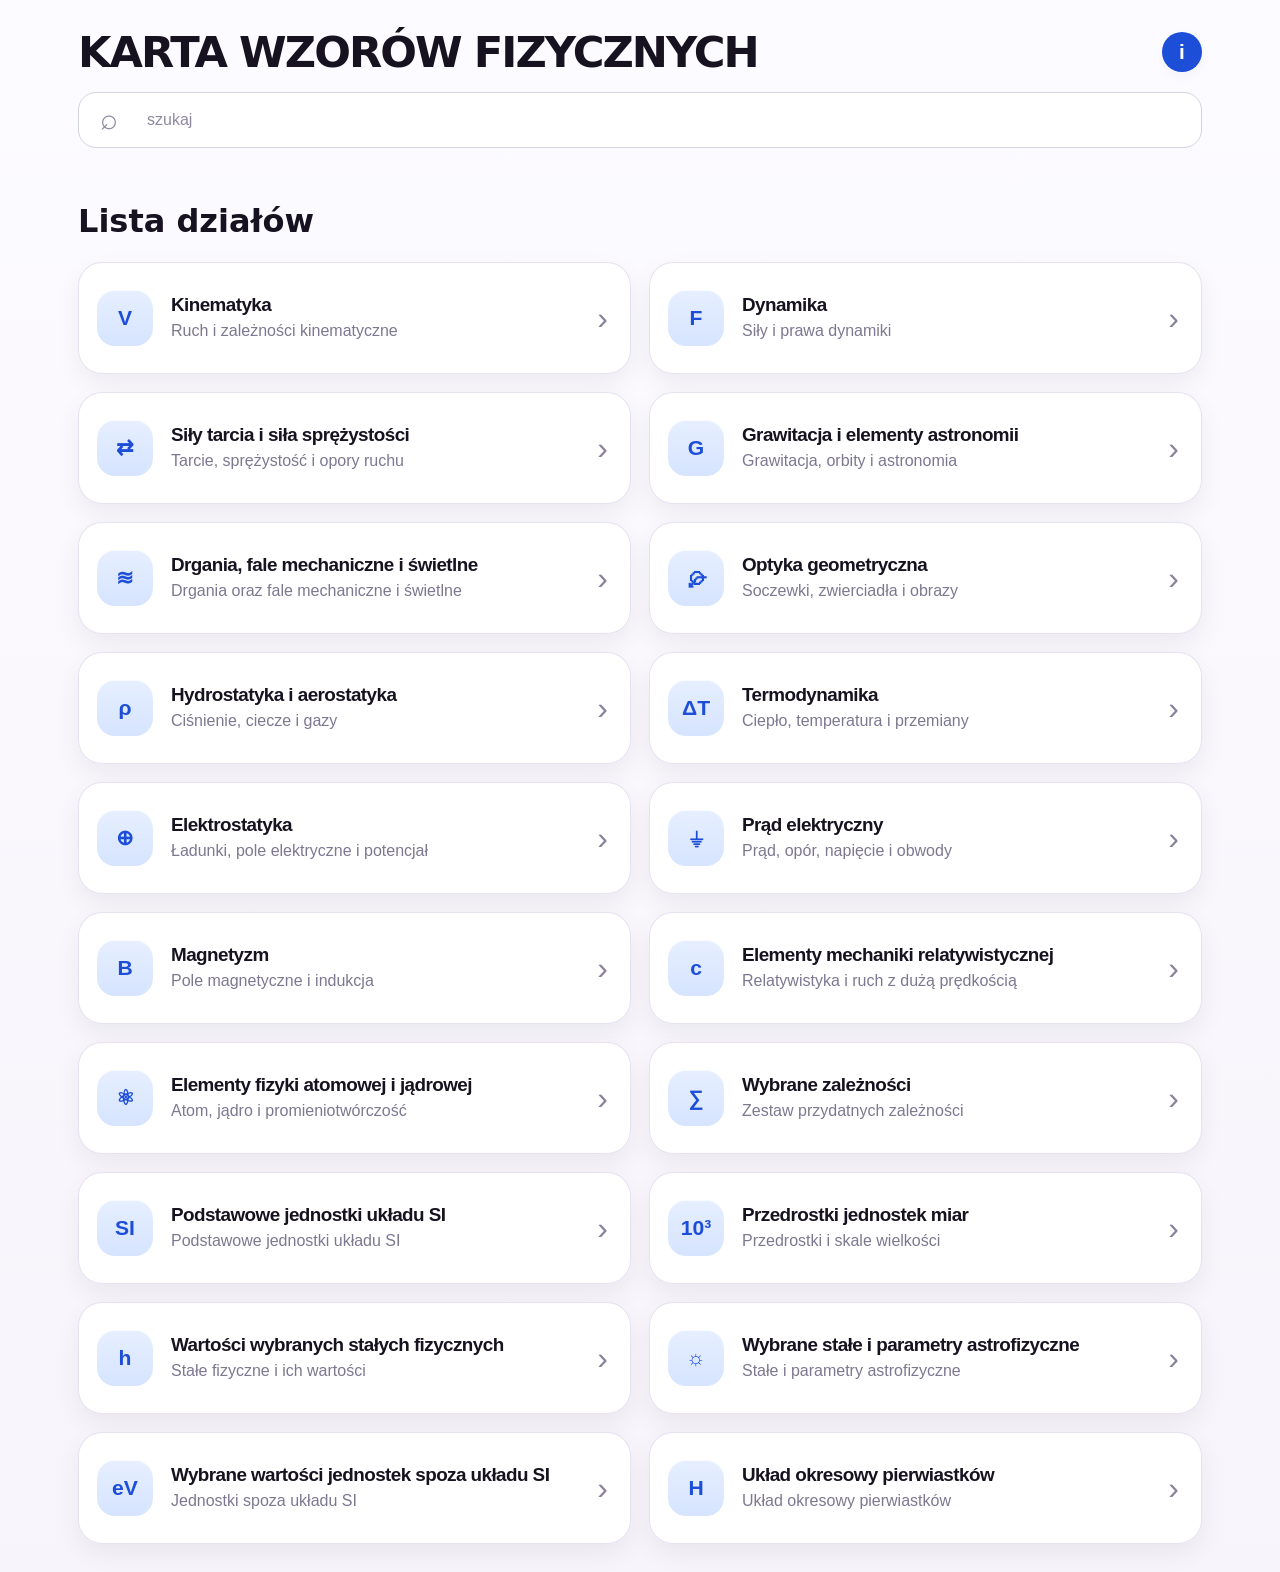
==== index.html @ 58adad94 "Rename index_modified_search_toggle.html to index.html" ====
<!doctype html>
<html lang="pl">
<head>
<meta charset="utf-8">
<meta name="viewport" content="width=device-width, initial-scale=1, viewport-fit=cover">
<meta name="theme-color" content="#ffffff">
<title>KARTA WZORÓW i wielkości fizykochemicznych</title>
<link rel="manifest" href="manifest.webmanifest">
<link rel="icon" href="icons/icon-192.png">
<link rel="stylesheet" href="style.css">
</head>
<body>
<div id="splash" class="splash" aria-hidden="true">
  <div>
    <div class="splash-frame">
      <img src="splash.jpg" alt="Ekran startowy aplikacji">
    </div>
    <div class="splash-note">Ładowanie aplikacji…</div>
  </div>
</div>

<div class="app">
  <main id="startScreen" class="start-screen">
    <div class="wrap">
      <header class="start-header">
        <div class="title-row start-top-row">
          <h1 class="title">KARTA WZORÓW FIZYCZNYCH</h1>
          <button id="infoBtn" class="info-btn" type="button" aria-label="Informacje">i</button>
        </div>

        <div class="search-wrap unified">
          <div class="search-input-wrap unified">
            <input id="sectionSearch" class="search-input" type="search" inputmode="search" autocomplete="off" spellcheck="false" placeholder="szukaj">
            <button id="clearSearch" class="clear-search hidden" type="button" aria-label="Wyczyść wyszukiwanie">✕</button>
          </div>
          <div id="searchMeta" class="search-meta" aria-live="polite"></div>
        </div>
      </header>

      <h1>Lista działów</h1>
      <nav id="sectionList" class="section-list" aria-label="Lista działów"></nav>
    </div>
  </main>

  <section id="readerScreen" class="reader-screen hidden" aria-label="Czytnik działów">
    <div class="reader-top">
      <div class="reader-top-inner">
        <div class="reader-top-row">
          <button id="backBtn" class="back-btn compact" type="button" aria-label="Powrót do listy działów">
            <span class="back-arrow"><span class="ui-icon-glyph">☰</span></span>
            <span>Lista działów</span>
          </button>

          <div class="reader-top-actions">
            
           <button id="toggleSearch" class="search-toggle">
  <span class="icon-search">⌕</span>
  <span class="icon-close">✕</span>
           </button>
          </div>
        </div>

        <div class="reader-search-wrap hidden" id="readerSearchWrap">
          <div class="search-input-wrap unified">
            <input id="readerSearch" class="search-input" type="search" inputmode="search" autocomplete="off" spellcheck="false" placeholder="szukaj">
            <button id="clearReaderSearch" class="clear-search hidden" type="button" aria-label="Wyczyść wyszukiwanie w działach">✕</button>
          </div>
          <div id="readerSearchMeta" class="search-meta" aria-live="polite"></div>
        </div>
      </div>
    </div>

    <div id="readerContent" class="reader-content"></div>
  </section>
</div>

<div id="infoModal" class="modal hidden" role="dialog" aria-modal="true" aria-labelledby="license-note-title">
  <div class="modal-content">
    <button id="closeModal" class="modal-close" type="button" aria-label="Zamknij okno">✕</button>

    <section class="license-note" aria-labelledby="license-note-title">
      <h2 id="license-note-title">Informacja o opracowaniu</h2>

      <p>
        To opracowanie edukacyjne „KARTA WZORÓW i wielkości fizykochemicznych” zostało przygotowane przez
        <a href="mailto:anna@jedlinscy.com"><strong>Annę Wójcik-Jedlińską</strong></a>.
      </p>

      <p>
        Materiał jest inspirowany zakresem kart wzorów do egzaminu maturalnego publikowanych przez
        <a
          href="https://bip.cke.gov.pl/artykul/211/1658/egzamin-maturalny-w-formule-2022"
          target="_blank"
          rel="noopener noreferrer"
        >
          Centralną Komisję Egzaminacyjną (CKE)
        </a>.
      </p>

      <p>
        Układ, forma prezentacji oraz sposób dostosowania treści do urządzeń mobilnych zostały
        opracowane samodzielnie. Materiał ma charakter pomocniczy i edukacyjny.
      </p>

      <p>
        Niniejszy materiał <strong>nie stanowi oficjalnego dokumentu CKE</strong> i
        <strong>nie zastępuje</strong> oryginalnych kart wzorów publikowanych przez CKE.
      </p>

      <p>
        O ile nie wskazano inaczej, autorskie elementy tego opracowania są udostępniane na licencji
        <a
          href="https://creativecommons.org/licenses/by/4.0/deed.pl"
          target="_blank"
          rel="license noopener noreferrer"
        >
          Creative Commons Uznanie autorstwa 4.0 Międzynarodowe (CC BY 4.0)
        </a>.
      </p>

      <p>
        Licencja ta dotyczy wyłącznie elementów przygotowanych przez autora opracowania i
        <strong>nie obejmuje</strong> materiałów źródłowych CKE ani innych treści, do których prawa
        przysługują odrębnym podmiotom.
      </p>
    </section>
  </div>
</div>

<script>
const sectionMeta = {
  kinematyka: {
    title: 'Kinematyka',
    icon: 'V',
    subtitle: 'Ruch i zależności kinematyczne',
    images: ['images/kinematyka.png'],
    keywords: ['kinematyka', 'ruch', 'prędkość', 'predkosc', 'przyspieszenie', 'tor ruchu']
  },
  dynamika: {
    title: 'Dynamika',
    icon: 'F',
    subtitle: 'Siły i prawa dynamiki',
    images: ['images/dynamika.png'],
    keywords: ['dynamika', 'zasady dynamiki', 'newton', 'siła', 'sila', 'masa']
  },
  sily_tarcia_i_sila_sprezystosci: {
    title: 'Siły tarcia i siła sprężystości',
    icon: '⇄',
    subtitle: 'Tarcie, sprężystość i opory ruchu',
    images: ['images/sily_tarcia_i_sila_sprezystosci.png'],
    keywords: ['tarcie', 'siła tarcia', 'sila tarcia', 'sprężystość', 'sprezystosc', 'hooke']
  },
  grawitacja_i_elementy_astronomii: {
    title: 'Grawitacja i elementy astronomii',
    icon: 'G',
    subtitle: 'Grawitacja, orbity i astronomia',
    images: ['images/grawitacja_i_elementy_astronomii.png'],
    keywords: ['grawitacja', 'astronomia', 'planety', 'orbita', 'ciążenie', 'ciazenie']
  },
  drgania_fale_mechaniczne_i_swietlne: {
    title: 'Drgania, fale mechaniczne i świetlne',
    icon: '≋',
    subtitle: 'Drgania oraz fale mechaniczne i świetlne',
    images: ['images/drgania_fale_mechaniczne_i_swietlne.png'],
    keywords: ['drgania', 'fala', 'fale', 'mechaniczne', 'świetlne', 'swiatlo', 'światło']
  },
  optyka_geometryczna: {
    title: 'Optyka geometryczna',
    icon: '⌮',
    subtitle: 'Soczewki, zwierciadła i obrazy',
    images: ['images/optyka_geometryczna.png'],
    keywords: ['optyka', 'soczewka', 'lustro', 'ogniskowa', 'powiększenie', 'powiekszenie']
  },
  hydrostatyka_aerostatyka: {
    title: 'Hydrostatyka i aerostatyka',
    icon: 'ρ',
    subtitle: 'Ciśnienie, ciecze i gazy',
    images: ['images/hydrostatyka_aerostatyka.png'],
    keywords: ['hydrostatyka', 'aerostatyka', 'ciecz', 'ciśnienie', 'cisnienie', 'prawo pascala', 'archimedes']
  },
  termodynamika: {
    title: 'Termodynamika',
    icon: 'ΔT',
    subtitle: 'Ciepło, temperatura i przemiany',
    images: ['images/termodynamika.png'],
    keywords: ['termodynamika', 'ciepło', 'cieplo', 'temperatura', 'gaz', 'energia wewnętrzna']
  },
  elektrostatyka: {
    title: 'Elektrostatyka',
    icon: '⊕',
    subtitle: 'Ładunki, pole elektryczne i potencjał',
    images: ['images/elektrostatyka.png'],
    keywords: ['elektrostatyka', 'ładunek', 'ladunek', 'pole elektryczne', 'kondensator', 'prawo coulomba']
  },
  prad_elektryczny: {
    title: 'Prąd elektryczny',
    icon: '⏚',
    subtitle: 'Prąd, opór, napięcie i obwody',
    images: ['images/prad_elektryczny.png'],
    keywords: ['prąd', 'prad', 'natężenie', 'natezenie', 'opór', 'opor', 'napięcie', 'napiecie', 'ohm']
  },
  magnetyzm: {
    title: 'Magnetyzm',
    icon: 'B',
    subtitle: 'Pole magnetyczne i indukcja',
    images: ['images/magnetyzm.png'],
    keywords: ['magnetyzm', 'pole magnetyczne', 'indukcja', 'cewka', 'solenoid']
  },
  elementy_mechaniki_relatywistycznej: {
    title: 'Elementy mechaniki relatywistycznej',
    icon: 'c',
    subtitle: 'Relatywistyka i ruch z dużą prędkością',
    images: ['images/elementy_mechaniki_relatywistycznej.png'],
    keywords: ['relatywistyczna', 'relatywistyka', 'szczególna teoria względności', 'wzglednosci', 'einstein']
  },
  elementy_fizyki_atomowej_i_jadrowej: {
    title: 'Elementy fizyki atomowej i jądrowej',
    icon: '⚛',
    subtitle: 'Atom, jądro i promieniotwórczość',
    images: ['images/elementy_fizyki_atomowej_i_jadrowej.png'],
    keywords: ['atomowa', 'jądrowa', 'jadrowa', 'promieniotwórczość', 'promieniotworczosc', 'izotop', 'foton']
  },
  wybrane_zaleznosci: {
    title: 'Wybrane zależności',
    icon: '∑',
    subtitle: 'Zestaw przydatnych zależności',
    images: ['images/wybrane_zaleznosci.png'],
    keywords: ['zależności', 'zaleznosci', 'wzory', 'przekształcenia']
  },
  podstawowe_jednostki_ukladu_si: {
    title: 'Podstawowe jednostki układu SI',
    icon: 'SI',
    subtitle: 'Podstawowe jednostki układu SI',
    images: ['images/podstawowe_jednostki_ukladu_si.png'],
    keywords: ['jednostki', 'układ si', 'uklad si', 'si', 'metr', 'kilogram', 'sekunda']
  },
  przedrostki_jednostek_miar: {
    title: 'Przedrostki jednostek miar',
    icon: '10³',
    subtitle: 'Przedrostki i skale wielkości',
    images: ['images/przedrostki_jednostek_miar.png'],
    keywords: ['przedrostki', 'mikro', 'mega', 'giga', 'nano', 'mili']
  },
  wartosci_wybranych_stalych_fizycznych: {
    title: 'Wartości wybranych stałych fizycznych',
    icon: 'h',
    subtitle: 'Stałe fizyczne i ich wartości',
    images: ['images/wartosci_wybranych_stalych_fizycznych.png'],
    keywords: ['stałe fizyczne', 'stale fizyczne', 'stałe', 'stale', 'g', 'h', 'c']
  },
  wybrane_stale_i_parametry_astrofizyczne: {
    title: 'Wybrane stałe i parametry astrofizyczne',
    icon: '☼',
    subtitle: 'Stałe i parametry astrofizyczne',
    images: ['images/wybrane_stale_i_parametry_astrofizyczne.png'],
    keywords: ['astrofizyczne', 'astronomia', 'planety', 'słońce', 'slonce', 'kosmos']
  },
  wartosci_wybranych_jednostek_spoza_ukladu_si: {
    title: 'Wybrane wartości jednostek spoza układu SI',
    icon: 'eV',
    subtitle: 'Jednostki spoza układu SI',
    images: ['images/wartosci_wybranych_jednostek_spoza_ukladu_si.png'],
    keywords: ['spoza układu si', 'spoza ukladu si', 'elektronowolt', 'ev', 'rok świetlny', 'rok swietlny']
  },
  uklad_okresowy_pierwiastkow: {
    title: 'Układ okresowy pierwiastków',
    icon: 'H',
    subtitle: 'Układ okresowy pierwiastków',
    images: ['images/uklad_okresowy_pierwiastkow.png'],
    keywords: ['uklad', 'układ', 'okresowy', 'pierwiastow', 'pierwiastków', 'tablica']
  }
};

function normalizeText(value) {
  return (value || '')
    .toLowerCase()
    .normalize('NFD')
    .replace(/[\u0300-\u036f]/g, '')
    .replace(/ł/g, 'l')
    .replace(/[^a-z0-9\s]/g, ' ')
    .replace(/\s+/g, ' ')
    .trim();
}

const sections = Object.entries(sectionMeta).map(([id, meta]) => ({
  id,
  ...meta,
  searchText: normalizeText([meta.title, ...(meta.keywords || [])].join(' '))
}));

const startScreen = document.getElementById('startScreen');
const readerScreen = document.getElementById('readerScreen');
const sectionList = document.getElementById('sectionList');
const readerContent = document.getElementById('readerContent');
const backBtn = document.getElementById('backBtn');
const splash = document.getElementById('splash');
const readerTop = readerScreen.querySelector('.reader-top');

const sectionSearch = document.getElementById('sectionSearch');
const clearSearch = document.getElementById('clearSearch');
const searchMeta = document.getElementById('searchMeta');

const toggleSearch = document.getElementById('toggleSearch');
const readerSearchWrap = document.getElementById('readerSearchWrap');
const readerSearch = document.getElementById('readerSearch');
const clearReaderSearch = document.getElementById('clearReaderSearch');
const readerSearchMeta = document.getElementById('readerSearchMeta');

const infoButtons = [
  document.getElementById('infoBtn'),
  document.getElementById('infoBtnReader')
].filter(Boolean);

const infoModal = document.getElementById('infoModal');
const closeModal = document.getElementById('closeModal');

let zoomModal = null;
let zoomImage = null;
let closeZoomModalBtn = null;

let lastTargetId = sections[0]?.id || '';
let readerBuilt = false;

function getFilteredSections(query) {
  const normalizedQuery = normalizeText(query);
  if (!normalizedQuery) return sections;

  const terms = normalizedQuery.split(' ').filter(Boolean);
  return sections.filter(section => terms.every(term => section.searchText.includes(term)));
}

function updateSearchMeta(query, count) {
  const normalizedQuery = normalizeText(query);
  if (!normalizedQuery) {
    searchMeta.textContent = ' ';
    return;
  }
  if (count === 0) {
    searchMeta.textContent = 'Brak wyników. Spróbuj innego hasła.';
    return;
  }
  searchMeta.textContent = count === 1 ? 'Znaleziono 1 dział.' : `Znaleziono ${count} działów.`;
}

function updateReaderSearchMeta(query, count) {
  const normalizedQuery = normalizeText(query);
  if (!normalizedQuery) {
    readerSearchMeta.textContent = '';
    return;
  }
  if (count === 0) {
    readerSearchMeta.textContent = 'Brak pasujących działów.';
    return;
  }
  readerSearchMeta.textContent = count === 1 ? 'Znaleziono 1 dział.' : `Znaleziono ${count} działy.`;
}

function renderStartList(query = '') {
  const filtered = getFilteredSections(query);

  sectionList.innerHTML = filtered.length
    ? filtered.map(section => `
        <button class="section-link" type="button" data-target="${section.id}" aria-label="Otwórz dział ${section.title}">
          <span class="section-icon" aria-hidden="true"><span class="ui-icon-glyph">${section.icon}</span></span>
          <span class="section-copy">
            <span class="section-name">${section.title}</span>
            <span class="section-subtitle">${section.subtitle}</span>
          </span>
          <span class="section-chevron" aria-hidden="true">›</span>
        </button>
      `).join('')
    : '<div class="empty-state">Brak pasujących działów.</div>';

  updateSearchMeta(query, filtered.length);
  clearSearch.classList.toggle('hidden', !normalizeText(query));
}

function buildReader() {
  if (readerBuilt) return;

  readerContent.innerHTML = sections.map(section => `
    <article class="panel" id="${section.id}" tabindex="-1" data-search="${section.searchText}">
      <h2>${section.title}</h2>
      ${section.images.map(src => `
        <div class="figure figure--zoomable">
          <img
            src="${src}"
            alt="${section.title}"
            loading="lazy"
            decoding="async"
            data-zoomable="true"
            tabindex="0"
            role="button"
            aria-label="Powiększ obraz: ${section.title}"
          >
        </div>
      `).join('')}
    </article>
  `).join('');

  setupZoomableImages();
  readerBuilt = true;
}

function filterReaderPanels(query = '') {
  const normalizedQuery = normalizeText(query);
  const terms = normalizedQuery ? normalizedQuery.split(' ').filter(Boolean) : [];
  const panels = readerContent.querySelectorAll('.panel');
  let visibleCount = 0;

  panels.forEach(panel => {
    const haystack = panel.dataset.search || '';
    const visible = !terms.length || terms.every(term => haystack.includes(term));
    panel.classList.toggle('hidden', !visible);
    if (visible) visibleCount += 1;
  });

  clearReaderSearch.classList.toggle('hidden', !terms.length);
  updateReaderSearchMeta(query, visibleCount);
  return visibleCount;
}

function getReaderHeaderOffset() {
  return readerTop ? readerTop.offsetHeight + 8 : 8;
}

function alignReaderToTarget(target) {
  if (!target || target.classList.contains('hidden')) return;
  const top = target.getBoundingClientRect().top + window.scrollY - getReaderHeaderOffset();
  window.scrollTo({ top: Math.max(0, top), behavior: 'auto' });
}

function waitForRelevantImages(target) {
  const allVisiblePanels = Array.from(readerContent.querySelectorAll('.panel'))
    .filter(panel => !panel.classList.contains('hidden'));

  const targetVisibleIndex = allVisiblePanels.findIndex(panel => panel.id === target.id);
  const relevantPanels = targetVisibleIndex >= 0 ? allVisiblePanels.slice(0, targetVisibleIndex + 1) : [target];

  const images = relevantPanels
    .flatMap(panel => Array.from(panel.querySelectorAll('img')))
    .filter(img => !img.complete);

  if (!images.length) return Promise.resolve();

  return Promise.race([
    Promise.all(images.map(img => new Promise(resolve => {
      img.addEventListener('load', resolve, { once: true });
      img.addEventListener('error', resolve, { once: true });
    }))),
    new Promise(resolve => setTimeout(resolve, 1200))
  ]);
}

function setReaderSearchState(isOpen, { focus = false, reset = false } = {}) {
  readerSearchWrap.classList.toggle('hidden', !isOpen);
  toggleSearch.classList.toggle('active', isOpen);
  toggleSearch.setAttribute('aria-expanded', String(isOpen));
  toggleSearch.setAttribute('aria-label', isOpen ? 'Ukryj wyszukiwanie' : 'Pokaż wyszukiwanie');

  if (reset) {
    readerSearch.value = '';
    filterReaderPanels('');
  }

  if (isOpen && focus) {
    requestAnimationFrame(() => readerSearch.focus());
  }
}

function openReaderSearch(options = {}) {
  setReaderSearchState(true, options);
}

function closeReaderSearch(options = {}) {
  setReaderSearchState(false, options);
}

function toggleReaderSearch() {
  const isOpen = !readerSearchWrap.classList.contains('hidden');
  setReaderSearchState(!isOpen, { focus: !isOpen });
}

async function openReader(targetId) {
  buildReader();

  lastTargetId = targetId || sections[0]?.id || '';
  setReaderSearchState(false, { reset: true });

  startScreen.classList.add('hidden');
  readerScreen.classList.remove('hidden');
  window.scrollTo({ top: 0, behavior: 'auto' });

  const target = document.getElementById(lastTargetId);
  if (!target) return;

  await new Promise(resolve => requestAnimationFrame(() => requestAnimationFrame(resolve)));
  alignReaderToTarget(target);

  await waitForRelevantImages(target);
  await new Promise(resolve => requestAnimationFrame(resolve));
  alignReaderToTarget(target);
}

function closeReader() {
  readerScreen.classList.add('hidden');
  startScreen.classList.remove('hidden');

  if (readerBuilt) {
    setReaderSearchState(false, { reset: true });
  } else {
    setReaderSearchState(false);
  }

  window.scrollTo({ top: 0, behavior: 'auto' });
}

infoButtons.forEach(button => {
  button.addEventListener('click', () => {
    infoModal.classList.remove('hidden');
  });
});

closeModal.addEventListener('click', () => {
  infoModal.classList.add('hidden');
});

infoModal.addEventListener('click', event => {
  if (event.target === infoModal) {
    infoModal.classList.add('hidden');
  }
});

function ensureZoomModal() {
  if (zoomModal) return;

  const markup = document.createElement('div');
  markup.innerHTML = `
    <div id="zoomModal" class="zoom-modal hidden" role="dialog" aria-modal="true" aria-label="Powiększony obraz">
      <div class="zoom-modal-content">
        <button id="closeZoomModal" class="zoom-modal-close" type="button" aria-label="Zamknij powiększenie">✕</button>
        <img id="zoomImage" src="" alt="">
      </div>
    </div>
  `;
  document.body.appendChild(markup.firstElementChild);

  zoomModal = document.getElementById('zoomModal');
  zoomImage = document.getElementById('zoomImage');
  closeZoomModalBtn = document.getElementById('closeZoomModal');

  closeZoomModalBtn.addEventListener('click', closeZoomModal);
  zoomModal.addEventListener('click', event => {
    if (event.target === zoomModal) {
      closeZoomModal();
    }
  });
}

function openZoomModal(sourceImage) {
  ensureZoomModal();
  zoomImage.src = sourceImage.currentSrc || sourceImage.src;
  zoomImage.alt = sourceImage.alt || 'Powiększony obraz';
  zoomModal.classList.remove('hidden');
  document.body.classList.add('modal-open');
}

function closeZoomModal() {
  if (!zoomModal) return;
  zoomModal.classList.add('hidden');
  zoomImage.src = '';
  zoomImage.alt = '';
  document.body.classList.remove('modal-open');
}

function setupZoomableImages() {
  ensureZoomModal();

  readerContent.querySelectorAll('img[data-zoomable="true"]').forEach(img => {
    if (img.dataset.zoomBound === 'true') return;

    img.addEventListener('click', () => openZoomModal(img));
    img.addEventListener('keydown', event => {
      if (event.key === 'Enter' || event.key === ' ') {
        event.preventDefault();
        openZoomModal(img);
      }
    });

    img.dataset.zoomBound = 'true';
  });
}

setReaderSearchState(false);

backBtn.addEventListener('click', closeReader);
toggleSearch.addEventListener('click', toggleReaderSearch);

window.addEventListener('keydown', event => {
  if (event.key === 'Escape') {
    if (zoomModal && !zoomModal.classList.contains('hidden')) {
      closeZoomModal();
      return;
    }
    if (!infoModal.classList.contains('hidden')) {
      infoModal.classList.add('hidden');
      return;
    }
    if (!readerSearchWrap.classList.contains('hidden')) {
      closeReaderSearch();
      return;
    }
    if (!readerScreen.classList.contains('hidden')) {
      closeReader();
    }
  }
});

sectionList.addEventListener('click', event => {
  const btn = event.target.closest('[data-target]');
  if (!btn) return;
  openReader(btn.dataset.target);
});

sectionSearch.addEventListener('input', event => {
  renderStartList(event.target.value);
});

sectionSearch.addEventListener('search', event => {
  renderStartList(event.target.value);
});

clearSearch.addEventListener('click', () => {
  sectionSearch.value = '';
  renderStartList('');
  sectionSearch.focus();
});

readerSearch.addEventListener('input', async event => {
  const visibleCount = filterReaderPanels(event.target.value);
  if (!visibleCount) return;

  const firstVisible = readerContent.querySelector('.panel:not(.hidden)');
  if (!firstVisible) return;

  await new Promise(resolve => requestAnimationFrame(resolve));
  alignReaderToTarget(firstVisible);
});

readerSearch.addEventListener('search', async event => {
  const visibleCount = filterReaderPanels(event.target.value);
  if (!visibleCount) return;

  const firstVisible = readerContent.querySelector('.panel:not(.hidden)');
  if (!firstVisible) return;

  await new Promise(resolve => requestAnimationFrame(resolve));
  alignReaderToTarget(firstVisible);
});

clearReaderSearch.addEventListener('click', async () => {
  readerSearch.value = '';
  filterReaderPanels('');

  const currentTarget = document.getElementById(lastTargetId) || readerContent.querySelector('.panel');
  if (!currentTarget) return;

  await new Promise(resolve => requestAnimationFrame(resolve));
  alignReaderToTarget(currentTarget);
  readerSearch.focus();
});

renderStartList('');

window.addEventListener('load', () => {
  setTimeout(() => splash.classList.add('hidden'), 800);

  if ('serviceWorker' in navigator && (location.protocol === 'https:' || location.hostname === 'localhost')) {
    navigator.serviceWorker.register('./sw.js').catch(() => {});
  }
});
</script>
</body>
</html>
---- style.css ----
:root {
  --bg:#ffffff;
  --surface:#ffffff;
  --surface-2:#f6f4fb;
  --surface-3:#f2ecfb;
  --text:#17121f;
  --muted:#6f6881;
  --line:#e7e1f1;
  --accent:#1d4ed8;
  --accent-2:#1e3a8a;
  --shadow:0 10px 26px rgba(23,18,31,.06);
  --shadow-soft:0 4px 12px rgba(23,18,31,.04);
  --radius-sm:12px;
  --radius-md:18px;
  --radius-lg:22px;
  --radius-xl:24px;
}

* { box-sizing:border-box; }

html { scroll-behavior:auto; }

body {
  margin:0;
  font-family:ui-sans-serif, system-ui, -apple-system, BlinkMacSystemFont, "Segoe UI", Roboto, Arial, sans-serif;
  color:var(--text);
  background:linear-gradient(180deg,#fcfbff 0%,#f7f4fb 100%);
}

button, a { -webkit-tap-highlight-color:transparent; }

img {
  display:block;
  max-width:100%;
  height:auto;
}

.hidden { display:none !important; }

.app,
.start-screen,
.reader-screen {
  min-height:100dvh;
}

.wrap {
  width:min(100%, 820px);
  margin:0 auto;
  padding:20px 16px calc(28px + env(safe-area-inset-bottom));
}

.start-header { padding:10px 0 6px; }

.title {
  margin:0;
  font-size:clamp(1.95rem, 5vw, 2.7rem);
  line-height:1.02;
  letter-spacing:-.045em;
}

.subtitle {
  margin:10px 0 0;
  color:var(--muted);
  font-size:1rem;
  line-height:1.55;
  max-width:34rem;
}

.title-row {
  display:flex;
  align-items:center;
  gap:10px;
}

.start-top-row {
  justify-content:space-between;
}

.info-btn {
  width:clamp(30px, 6vw, 40px);
  height:clamp(30px, 6vw, 40px);
  font-size:clamp(1rem, 3vw, 1.3rem);
  margin-left:auto;
  flex:0 0 auto;
  border-radius:50%;
  border:none;
  background:#1d4ed8;
  color:#fff;
  font-weight:700;
  cursor:pointer;
  display:grid;
  place-items:center;
  box-shadow:var(--shadow-soft);
}

.info-btn:focus-visible,
.clear-search:focus-visible,
.modal-close:focus-visible,
.search-toggle:focus-visible {
  outline:none;
  box-shadow:0 0 0 4px rgba(29,78,216,.16);
}

.modal {
  position:fixed;
  inset:0;
  background:rgba(0,0,0,.45);
  display:grid;
  place-items:center;
  z-index:2000;
}

.modal.hidden { display:none; }

.modal-content {
  width:min(90vw, 500px);
  max-height:min(85vh, 900px);
  overflow:auto;
  background:#fff;
  border-radius:var(--radius-md);
  padding:20px;
  box-shadow:0 20px 60px rgba(0,0,0,.2);
  position:relative;
}

.modal-content h2 {
  margin-top:0;
  font-size:1.2rem;
}

.modal-content p {
  color:var(--muted);
  line-height:1.5;
}

.modal-close {
  position:absolute;
  top:10px;
  right:10px;
  border:none;
  background:transparent;
  font-size:1.2rem;
  cursor:pointer;
  border-radius:999px;
}

.license-note {
  margin:2rem 0 0;
  padding:1rem 1.25rem;
  border:1px solid #d7dce5;
  border-radius:var(--radius-sm);
  background:#f7f9fc;
  font-size:.95rem;
  line-height:1.6;
}

.license-note h2 {
  margin-top:0;
  font-size:1.1rem;
}

.license-note p:last-child { margin-bottom:0; }

.search-wrap,
.reader-search-wrap {
  display:grid;
  gap:8px;
}

.search-wrap {
  margin-top:18px;
}

.unified { gap:10px; }
.search-input-wrap {
  position: relative;
}

.search-input-wrap::before {
  content: "⌕";
  position: absolute;
  left: 22px;
  top: 50%;
  transform: translateY(-52%);
  font-size: 1.9rem;
  color: #8f88a0;
  line-height: 1;
  pointer-events: none;
  z-index: 1;
  text-shadow: none;
}

.search-input {
  width: 100%;
  min-height: 56px;
  border: 1px solid #365a9d;
  background: rgba(255,255,255,.96);
  color: var(--text);
  border-radius: var(--radius-md);
  border:1px solid #d1d5db;
  padding: 15px 46px 15px 68px;
  font-size: 1rem;
  box-shadow: none;
  outline: none;
  transition: border-color .15s ease, background .15s ease;
}

.search-input::placeholder {
  color: #8f88a0;
}

.search-input:focus {
  border-color: var(--accent-2);
  box-shadow: none;
  background: #fff;
  border-color: var(--accent);
}
 


.clear-search:hover {
  opacity: 1;
}
.clear-search {
  position:absolute;
  right:10px;
  top:50%;
  transform:translateY(-50%);
  border:none;
  background:transparent;
  opacity: 0.7;
  color:var(--muted);
  width:32px;
  height:32px;
  border-radius:999px;
  font-size:1.1rem;
  cursor:pointer;
  display:grid;
  place-items:center;
}

.clear-search.hidden { display:none !important; }

.search-meta {
  margin:0 4px;
  color:var(--muted);
  font-size:.86rem;
  line-height:1.35;
  min-height:1.2em;
}

.section-list {
  display:grid;
  gap:14px;
  margin-top:22px;
}

.empty-state {
  border:1px dashed var(--line);
  background:rgba(255,255,255,.72);
  color:var(--muted);
  border-radius:var(--radius-md);
  padding:18px 20px;
  text-align:center;
}

.section-link {
  width:100%;
  border:1px solid rgba(231,225,241,.96);
  background:rgba(255,255,255,.94);
  color:var(--text);
  text-align:left;
  border-radius:var(--radius-xl);
  padding:16px;
  display:grid;
  grid-template-columns:60px minmax(0,1fr) auto;
  align-items:center;
  gap:14px;
  box-shadow:var(--shadow);
  cursor:pointer;
  transition:transform .08s ease, border-color .15s ease, box-shadow .15s ease;
}

.section-link:hover,
.section-link:focus-visible {
  border-color:#bfdbfe;
  transform:translateY(-1px);
  box-shadow:0 14px 32px rgba(23,18,31,.08);
  outline:none;
}

.section-link:active { transform:translateY(1px); }

.section-icon {
  width:56px;
  height:56px;
  border-radius:var(--radius-md);
  display:grid;
  place-items:center;
  background:linear-gradient(180deg,#e6efff 0%, #d6e4ff 100%);
  color:#1d4ed8;
  box-shadow:inset 0 1px 0 rgba(255,255,255,.75);
  overflow:hidden;
}

.ui-icon-glyph {
  display:inline-flex;
  align-items:center;
  justify-content:center;
  line-height:1;
  font-weight:700;
  font-size:1.32rem;
  transform:translateY(0);
}

.section-copy {
  min-width:0;
  display:grid;
  gap:4px;
}

.section-name {
  display:block;
  font-size:clamp(1.15rem, 3.8vw, 1.45rem);
  line-height:1.15;
  font-weight:800;
  letter-spacing:-.03em;
}

.section-subtitle {
  display:block;
  color:#7d7790;
  font-size:.98rem;
  line-height:1.35;
}

.section-chevron {
  color:#8a819b;
  font-size:2rem;
  line-height:1;
  padding:0 4px;
}

.reader-top {
  position:sticky;
  top:0;
  z-index:10;
  background:rgba(252,251,255,.92);
  backdrop-filter:blur(12px);
  -webkit-backdrop-filter:blur(12px);
  padding:8px 0;
}

.reader-top-inner {
  width:min(100%, 820px);
  margin:0 auto;
  padding:calc(10px + env(safe-area-inset-top)) 16px 8px;
  display:flex;
  flex-direction:column;
  gap:10px;
  background:transparent;
}

.reader-top-row {
  display:flex;
  align-items:center;
  gap:12px;
}

.reader-top-actions {
  display:flex;
  align-items:center;
  gap:8px;
  margin-left:auto;
}

.back-btn.compact {
  display:inline-flex;
  align-items:center;
  gap:10px;
  padding:6px 2px;
  border:none;
  background:transparent;
  box-shadow:none;
  font-size:clamp(1.25rem, 4vw, 1.45rem);
  font-weight:800;
  letter-spacing:-.03em;
  color:var(--text);
  cursor:pointer;
}

.back-btn.compact .back-arrow {
  display:inline-flex;
  align-items:center;
  justify-content:center;
  color:var(--accent);
  font-size:1.6em;
  line-height:1;
}

.back-btn.compact:focus-visible {
  outline:none;
  color:#000;
}

.search-toggle {
  width:36px;
  height:36px;
  border:none;
  border-radius:999px;
  background:transparent;
  color:var(--accent);
  font-size:1.25rem;
  cursor:pointer;
  display:grid;
  place-items:center;
  flex:0 0 auto;
}

.search-toggle:active {
  transform:scale(0.96);
}

.info-btn--reader {
  margin-left:0;
}

.reader-search-wrap {
  margin-top:0;
  max-height:160px;
  opacity:1;
  overflow:hidden;
  transform:translateY(0);
  transition:max-height .24s ease, opacity .2s ease, transform .2s ease;
}

.reader-search-wrap.hidden {
  max-height:0;
  opacity:0;
  transform:translateY(-6px);
  pointer-events:none;
}

.reader-content {
  width:min(100%, 820px);
  margin:0 auto;
  padding:14px 12px 32px;
}

.panel {
  background:rgba(255,255,255,.96);
  border:1px solid var(--line);
  border-radius:var(--radius-lg);
  padding:18px;
  box-shadow:var(--shadow);
  margin-bottom:18px;
  scroll-margin-top:90px;
}

.panel h2 {
  margin:-16px -16px 10px;
  padding:12px 16px;
  color:#fff;
  background: linear-gradient(180deg, #2563eb 0%, #1d4ed8 100%);
  text-align:center;
  font-size:clamp(1.2rem, 4vw, 1.6rem);
  font-weight:700;
  letter-spacing:0.05em;
  border-bottom:1px solid rgba(0,0,0,.12);
  border-top-left-radius:var(--radius-md);
  border-top-right-radius:var(--radius-md);
}

.figure {
  width:min(100%, 760px);
  margin:10px auto 0;
  background:#fff;
  border:none;
  overflow:hidden;
}

.figure img {
  width:100%;
  height:auto;
  object-fit:contain;
  border-radius:var(--radius-sm);
  cursor:zoom-in;
}

.figure--zoomable img {
  cursor:zoom-in;
}

.splash {
  position:fixed;
  inset:0;
  z-index:1000;
  display:grid;
  place-items:center;
  background:radial-gradient(circle at top,#f5edff 0%, #ffffff 46%, #f6f4fb 100%);
  opacity:1;
  visibility:visible;
  transition:opacity .7s ease, visibility .7s ease;
}

.splash.hidden {
  opacity:0;
  visibility:hidden;
  pointer-events:none;
}

.splash-frame {
  width:min(86vw, 420px);
  aspect-ratio:3/5;
  background:#fff;
  border:1px solid var(--line);
  border-radius:28px;
  padding:14px;
  box-shadow:0 22px 60px rgba(83,49,141,.16);
  display:flex;
  align-items:center;
  justify-content:center;
}

.splash-frame img {
  width:100%;
  height:100%;
  object-fit:contain;
  border-radius:var(--radius-md);
  background:#fff;
}

.splash-note {
  margin-top:14px;
  text-align:center;
  color:var(--muted);
  font-size:.94rem;
}
.menu-icon {
  color: var(--accent);
}

@media (max-width: 640px) {
  .wrap,
  .reader-top-inner,
  .reader-content {
    padding-left:14px;
    padding-right:14px;
  }

  .section-link {
    grid-template-columns:56px minmax(0,1fr) auto;
    gap:12px;
    padding:14px;
  }

  .section-subtitle { font-size:.94rem; }

  .reader-content { padding-top:12px; }
}

@media (min-width: 760px) {
  .wrap,
  .reader-top-inner {
    padding-left:22px;
    padding-right:22px;
  }

  .reader-content {
    padding-left:18px;
    padding-right:18px;
  }

  .panel { padding:18px; }
}

body.modal-open {
  overflow:hidden;
}

.zoom-modal {
  position:fixed;
  inset:0;
  z-index:3000;
  display:flex;
  align-items:center;
  justify-content:center;
  background:rgba(10, 8, 20, .92);
  padding:0;
}

.zoom-modal.hidden {
  display:none;
}

.zoom-modal-content {
  position:relative;
  width:100vw;
  height:100dvh;
  display:flex;
  align-items:center;
  justify-content:center;
  overflow:auto;
  -webkit-overflow-scrolling:touch;
}

.zoom-modal-content img {
  display:block;
  width:auto;
  max-width:100vw;
  height:auto;
  max-height:100dvh;
  object-fit:contain;
  user-select:none;
  -webkit-user-drag:none;
  background:transparent;
  border-radius:0;
  box-shadow:none;
}

.zoom-modal-close {
  position:fixed;
  top:14px;
  right:14px;
  width:44px;
  height:44px;
  border:none;
  border-radius:999px;
  background:rgba(255,255,255,.96);
  color:var(--text);
  font-size:1.8rem;
  line-height:1;
  cursor:pointer;
  display:grid;
  place-items:center;
  box-shadow:var(--shadow-soft);
  z-index:3001;
}

.zoom-modal-close:focus-visible {
  outline:none;
  box-shadow:0 0 0 4px rgba(29,78,216,.18);
}

/* ================= HEADER TYPOGRAPHY FIX ================= */

/* tekst "Lista działów" */
.back-btn.compact {
  font-size: clamp(1.5rem, 4vw, 2rem); /* 🔥 jak .title */
  line-height: 1.02;
}

/* strzałka dopasowana do tekstu */
.back-btn.compact .back-arrow {
  font-size: 1em; /* 🔥 nie większa niż tekst */
}

/* 🔍 dopasowana do wysokości tekstu */
.search-toggle {
  width: clamp(38px, 6vw, 48px);
  height: clamp(38px, 6vw, 48px);

  font-size: clamp(1.4rem, 3.5vw, 1.8rem);
}

/* ikonka w środku */
.search-toggle .ui-icon-glyph {
  font-size: 1em;
}

/* Chrome, Safari, Edge */
input[type="search"]::-webkit-search-cancel-button {
  -webkit-appearance: none;
  appearance: none;
  display: none;
}

/* Dodatkowe elementy WebKit (dla bezpieczeństwa) */
input[type="search"]::-webkit-search-decoration,
input[type="search"]::-webkit-search-results-button,
input[type="search"]::-webkit-search-results-decoration {
  display: none;
}
/* ================= DESKTOP TUNING ================= */
@media (min-width: 900px) {
  .wrap {
    width:min(100%, 1120px);
    padding-left:28px;
    padding-right:28px;
  }

  .reader-top {
    display:flex;
    justify-content:center;
    padding:10px 0;
  }

  .reader-top-inner {
    width:auto;
    max-width:100%;
    min-width:min(100%, 960px);
    padding-left:24px;
    padding-right:24px;
  }

  .reader-content {
    width:min(100%, 960px);
    padding:18px 24px 32px;
    display:flex;
    flex-direction:column;
    align-items:center;
  }

  .section-list {
    grid-template-columns:repeat(2, minmax(0, 1fr));
    gap:16px;
    align-items:stretch;
  }

  .section-link {
    min-height:112px;
    padding:18px;
  }

  .section-name {
    font-size:clamp(1.18rem, 1.2vw, 1.4rem);
  }

  .section-subtitle {
    font-size:1rem;
  }

  .panel {
    width:auto;
    max-width:100%;
    display:inline-block;
    padding:18px;
    margin-bottom:22px;
  }

  .panel h2 {
    margin:-18px -18px 12px;
    padding:14px 18px;
  }

  .figure {
    display:flex;
    justify-content:center;
  }

  .figure img {
    width:auto;
    max-width:100%;
    height:auto;
  }
}

@media (min-width: 1280px) {
  .wrap {
    width:min(100%, 1180px);
  }

  .section-list {
    gap:18px;
  }
}
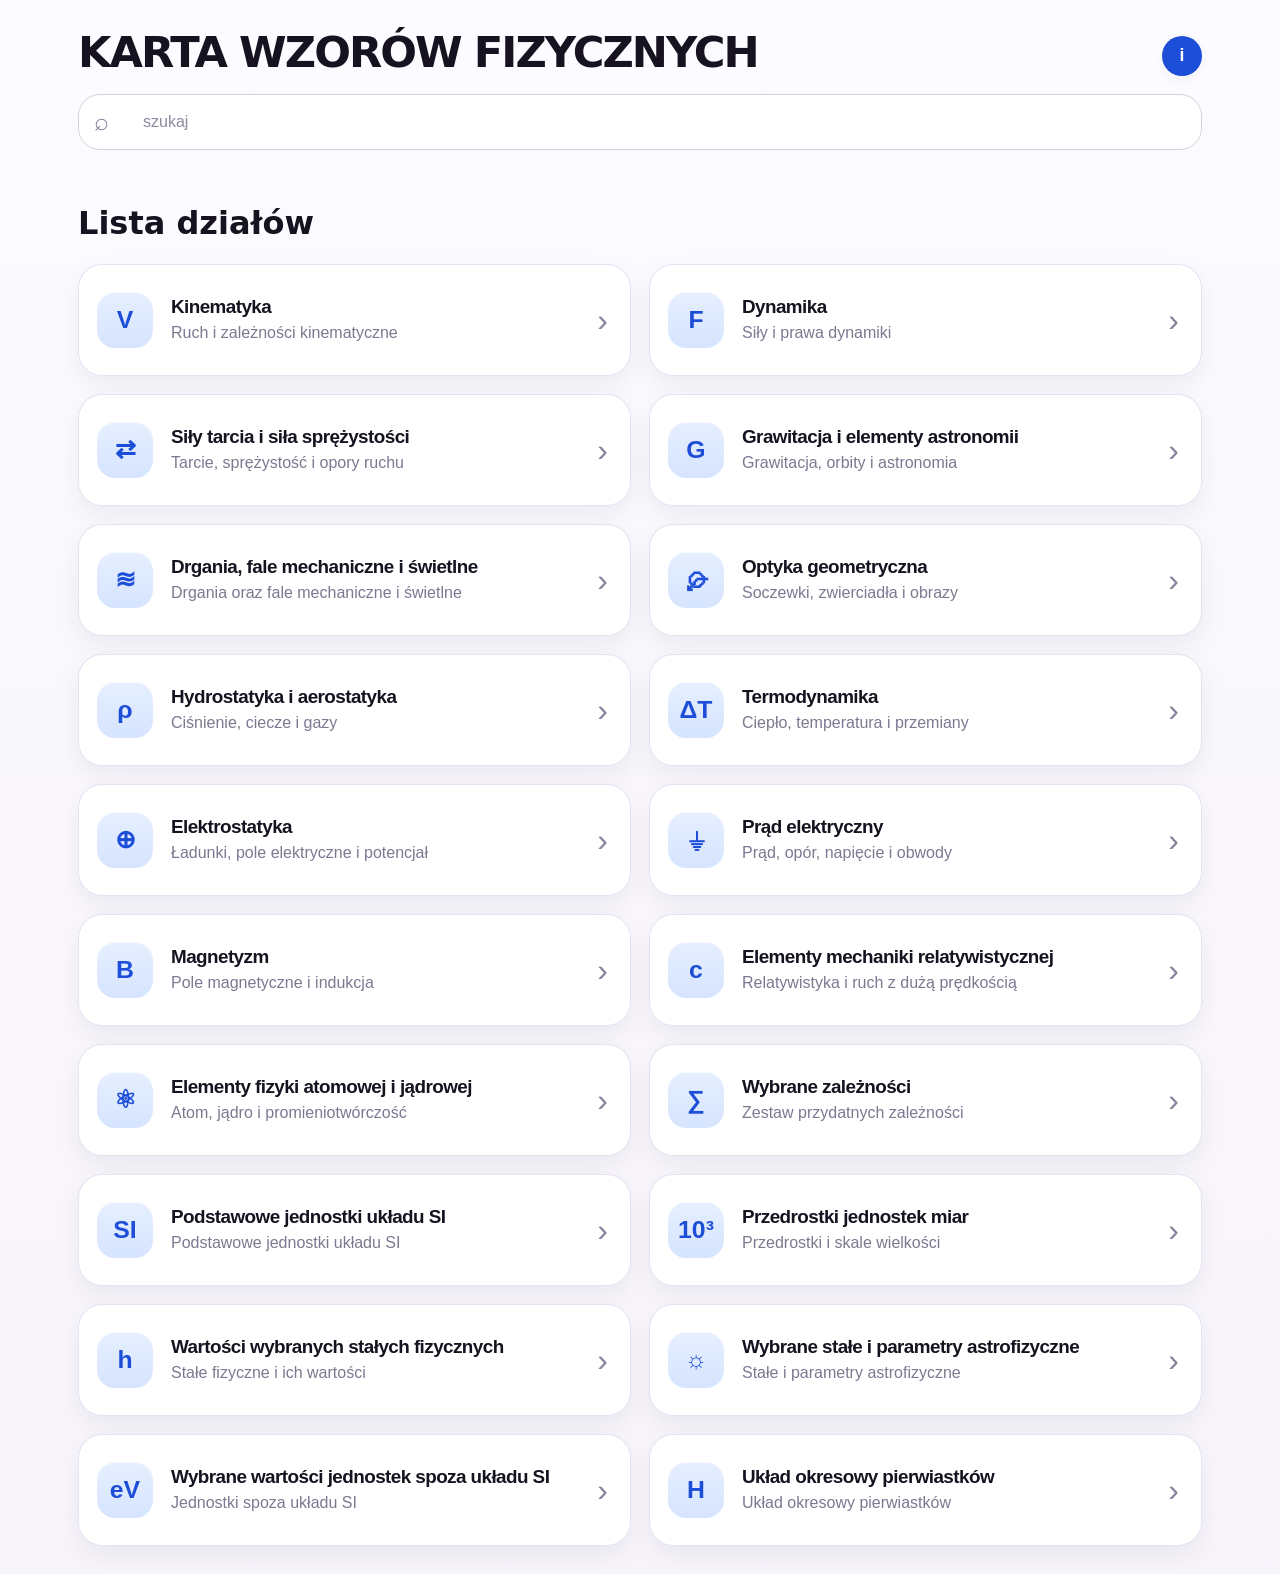
==== commit c87cd0db: "Add files via upload" ====
--- a/index.html
+++ b/index.html
@@ -3,11 +3,24 @@
 <head>
 <meta charset="utf-8">
 <meta name="viewport" content="width=device-width, initial-scale=1, viewport-fit=cover">
+
+<title>KARTA WZORÓW i wielkości fizykochemicznych</title>
+
+<meta name="description" content="Mobilna karta wzorów z fizyki — opracowanie edukacyjne do nauki i powtórek, dostępne także jako aplikacja PWA.">
+
 <meta name="theme-color" content="#ffffff">
-<title>KARTA WZORÓW i wielkości fizykochemicznych</title>
+
 <link rel="manifest" href="manifest.webmanifest">
 <link rel="icon" href="icons/icon-192.png">
+<link rel="apple-touch-icon" href="icons/icon-192.png">
 <link rel="stylesheet" href="style.css">
+
+<!--
+  Fizyka — karta wzorów
+  © Anna Wójcik-Jedlińska
+  CC BY 4.0
+  https://creativecommons.org/licenses/by/4.0/
+-->
 </head>
 <body>
 <div id="splash" class="splash" aria-hidden="true">
@@ -25,7 +38,16 @@
       <header class="start-header">
         <div class="title-row start-top-row">
           <h1 class="title">KARTA WZORÓW FIZYCZNYCH</h1>
-          <button id="infoBtn" class="info-btn" type="button" aria-label="Informacje">i</button>
+        <div class="top-actions">
+  <button id="installBtn" class="install-btn hidden" title="Zainstaluj aplikację" aria-label="Zainstaluj aplikację">
+    <span class="install-icon">⬇</span>
+    <span class="install-text">Zainstaluj</span>
+  </button>
+
+  <button id="infoBtn" class="info-btn" type="button" aria-label="Informacje">
+    i
+  </button>
+</div>
         </div>
 
         <div class="search-wrap unified">
@@ -679,6 +701,44 @@
     navigator.serviceWorker.register('./sw.js').catch(() => {});
   }
 });
+  let deferredInstallPrompt = null;
+const installBtn = document.getElementById('installBtn');
+
+if (installBtn) {
+
+  // ukryty na start
+  installBtn.classList.add('hidden');
+
+  // gdy PWA jest gotowe do instalacji
+  window.addEventListener('beforeinstallprompt', (e) => {
+    e.preventDefault();
+    deferredInstallPrompt = e;
+
+    installBtn.classList.remove('hidden');
+  });
+
+  // kliknięcie instalacji
+  installBtn.addEventListener('click', async () => {
+    if (!deferredInstallPrompt) return;
+
+    deferredInstallPrompt.prompt();
+    const choice = await deferredInstallPrompt.userChoice;
+
+    if (choice.outcome === 'accepted') {
+      installBtn.classList.add('hidden');
+      deferredInstallPrompt = null;
+    }
+
+    console.log('Install:', choice.outcome);
+  });
+
+  // po instalacji
+  window.addEventListener('appinstalled', () => {
+    installBtn.classList.add('hidden');
+    deferredInstallPrompt = null;
+    console.log('PWA installed');
+  });
+}
 </script>
 </body>
 </html>
--- a/style.css
+++ b/style.css
@@ -66,9 +66,13 @@
   max-width:34rem;
 }
 
+/* =========================
+   HEADER LAYOUT
+========================= */
+
 .title-row {
   display:flex;
-  align-items:center;
+  align-items:flex-start;
   gap:10px;
 }
 
@@ -76,30 +80,88 @@
   justify-content:space-between;
 }
 
-.info-btn {
-  width:clamp(30px, 6vw, 40px);
-  height:clamp(30px, 6vw, 40px);
-  font-size:clamp(1rem, 3vw, 1.3rem);
-  margin-left:auto;
+.start-top-row .title {
+  flex:1 1 auto;
+  min-width:0;
+}
+
+.top-actions {
+  display:flex;
+  align-items:center;
+  gap:8px;
   flex:0 0 auto;
+  padding-top:6px;
+}
+
+/* =========================
+   INFO + INSTALL BUTTONS
+========================= */
+
+.info-btn,
+.install-btn {
+  width:clamp(32px, 6vw, 40px);
+  height:clamp(32px, 6vw, 40px);
+  display:grid;
+  place-items:center;
+  border:none;
   border-radius:50%;
-  border:none;
   background:#1d4ed8;
   color:#fff;
+  cursor:pointer;
+  box-shadow:var(--shadow-soft);
+  transition:transform .1s ease, opacity .2s ease;
+}
+
+.info-btn {
+  font-size:1.1rem;
   font-weight:700;
-  cursor:pointer;
-  display:grid;
-  place-items:center;
-  box-shadow:var(--shadow-soft);
+  line-height:1;
 }
 
 .info-btn:focus-visible,
 .clear-search:focus-visible,
 .modal-close:focus-visible,
-.search-toggle:focus-visible {
+.search-toggle:focus-visible,
+.install-btn:focus-visible {
   outline:none;
   box-shadow:0 0 0 4px rgba(29,78,216,.16);
 }
+
+.info-btn:hover,
+.install-btn:hover {
+  transform:scale(1.05);
+}
+
+.info-btn:active,
+.install-btn:active {
+  transform:scale(0.95);
+}
+
+.install-btn {
+  font-weight:600;
+}
+
+.install-btn.hidden {
+  display:none !important;
+}
+
+.install-icon {
+  display:inline-grid;
+  place-items:center;
+  font-size:1.1rem;
+  line-height:1;
+  transform:translateY(-1px);
+}
+
+.install-text {
+  display:none;
+  white-space:nowrap;
+  line-height:1;
+}
+
+/* =========================
+   MODAL
+========================= */
 
 .modal {
   position:fixed;
@@ -161,66 +223,73 @@
 
 .license-note p:last-child { margin-bottom:0; }
 
+/* =========================
+   SEARCH
+========================= */
+
 .search-wrap,
 .reader-search-wrap {
+  margin-top:18px;
   display:grid;
   gap:8px;
 }
 
-.search-wrap {
-  margin-top:18px;
-}
-
 .unified { gap:10px; }
+
 .search-input-wrap {
-  position: relative;
+  position:relative;
 }
 
 .search-input-wrap::before {
-  content: "⌕";
-  position: absolute;
-  left: 22px;
-  top: 50%;
-  transform: translateY(-52%);
-  font-size: 1.9rem;
-  color: #8f88a0;
-  line-height: 1;
-  pointer-events: none;
-  z-index: 1;
-  text-shadow: none;
+  content:"⌕";
+  position:absolute;
+  left:16px;
+  top:50%;
+  transform:translateY(-50%);
+  color:#8a839a;
+  font-size:1.55rem;
+  line-height:1;
+  pointer-events:none;
+  z-index:1;
 }
 
 .search-input {
-  width: 100%;
-  min-height: 56px;
-  border: 1px solid #365a9d;
-  background: rgba(255,255,255,.96);
-  color: var(--text);
-  border-radius: var(--radius-md);
+  width:100%;
+  min-height:56px;
   border:1px solid #d1d5db;
-  padding: 15px 46px 15px 68px;
-  font-size: 1rem;
-  box-shadow: none;
-  outline: none;
-  transition: border-color .15s ease, background .15s ease;
+  background:#fff;
+  color:var(--text);
+  border-radius:var(--radius-lg);
+  padding:15px 46px 15px 64px;
+  font-size:1rem;
+  box-shadow:none;
+  outline:none;
+  transition:border-color .15s ease, background .15s ease;
 }
 
 .search-input::placeholder {
-  color: #8f88a0;
+  color:#8f88a0;
 }
 
 .search-input:focus {
-  border-color: var(--accent-2);
-  box-shadow: none;
-  background: #fff;
-  border-color: var(--accent);
-}
- 
-
-
-.clear-search:hover {
-  opacity: 1;
-}
+  border-color:var(--accent-2);
+  box-shadow:none;
+  background:#fff;
+}
+
+/* ukryj systemowy X w type=search */
+input[type="search"]::-webkit-search-cancel-button {
+  -webkit-appearance:none;
+  appearance:none;
+  display:none;
+}
+
+input[type="search"]::-webkit-search-decoration,
+input[type="search"]::-webkit-search-results-button,
+input[type="search"]::-webkit-search-results-decoration {
+  display:none;
+}
+
 .clear-search {
   position:absolute;
   right:10px;
@@ -228,7 +297,6 @@
   transform:translateY(-50%);
   border:none;
   background:transparent;
-  opacity: 0.7;
   color:var(--muted);
   width:32px;
   height:32px;
@@ -248,6 +316,60 @@
   line-height:1.35;
   min-height:1.2em;
 }
+
+/* search toggle in reader header */
+.search-toggle {
+  position:relative;
+  width:36px;
+  height:36px;
+  border:none;
+  border-radius:999px;
+  background:transparent;
+  color:var(--accent);
+  font-size:1.25rem;
+  cursor:pointer;
+  display:grid;
+  place-items:center;
+  flex:0 0 auto;
+  overflow:hidden;
+}
+
+.search-toggle span {
+  position:absolute;
+  inset:0;
+  display:grid;
+  place-items:center;
+  line-height:1;
+  transition:opacity .18s ease, transform .18s ease;
+}
+
+.search-toggle .icon-search {
+  opacity:1;
+  transform:scale(1);
+}
+
+.search-toggle .icon-close {
+  opacity:0;
+  transform:scale(0.86);
+}
+
+.search-toggle.active .icon-search {
+  opacity:0;
+  transform:scale(0.86);
+}
+
+.search-toggle.active .icon-close {
+  opacity:1;
+  transform:scale(1);
+}
+
+.search-toggle:active {
+  transform:scale(0.96);
+}
+
+/* =========================
+   SECTION LIST
+========================= */
 
 .section-list {
   display:grid;
@@ -284,7 +406,6 @@
 .section-link:hover,
 .section-link:focus-visible {
   border-color:#bfdbfe;
-  transform:translateY(-1px);
   box-shadow:0 14px 32px rgba(23,18,31,.08);
   outline:none;
 }
@@ -299,18 +420,9 @@
   place-items:center;
   background:linear-gradient(180deg,#e6efff 0%, #d6e4ff 100%);
   color:#1d4ed8;
+  font-weight:800;
+  font-size:1.55rem;
   box-shadow:inset 0 1px 0 rgba(255,255,255,.75);
-  overflow:hidden;
-}
-
-.ui-icon-glyph {
-  display:inline-flex;
-  align-items:center;
-  justify-content:center;
-  line-height:1;
-  font-weight:700;
-  font-size:1.32rem;
-  transform:translateY(0);
 }
 
 .section-copy {
@@ -340,6 +452,10 @@
   line-height:1;
   padding:0 4px;
 }
+
+/* =========================
+   READER
+========================= */
 
 .reader-top {
   position:sticky;
@@ -368,15 +484,17 @@
 }
 
 .reader-top-actions {
+  margin-left:auto;
   display:flex;
   align-items:center;
-  gap:8px;
-  margin-left:auto;
+  flex:0 0 auto;
 }
 
 .back-btn.compact {
   display:inline-flex;
   align-items:center;
+  justify-content:flex-start;
+  flex:1 1 auto;
   gap:10px;
   padding:6px 2px;
   border:none;
@@ -390,55 +508,15 @@
 }
 
 .back-btn.compact .back-arrow {
-  display:inline-flex;
-  align-items:center;
-  justify-content:center;
   color:var(--accent);
-  font-size:1.6em;
+  font-size:1.8rem;
   line-height:1;
+  transform:translateY(1px);
 }
 
 .back-btn.compact:focus-visible {
   outline:none;
   color:#000;
-}
-
-.search-toggle {
-  width:36px;
-  height:36px;
-  border:none;
-  border-radius:999px;
-  background:transparent;
-  color:var(--accent);
-  font-size:1.25rem;
-  cursor:pointer;
-  display:grid;
-  place-items:center;
-  flex:0 0 auto;
-}
-
-.search-toggle:active {
-  transform:scale(0.96);
-}
-
-.info-btn--reader {
-  margin-left:0;
-}
-
-.reader-search-wrap {
-  margin-top:0;
-  max-height:160px;
-  opacity:1;
-  overflow:hidden;
-  transform:translateY(0);
-  transition:max-height .24s ease, opacity .2s ease, transform .2s ease;
-}
-
-.reader-search-wrap.hidden {
-  max-height:0;
-  opacity:0;
-  transform:translateY(-6px);
-  pointer-events:none;
 }
 
 .reader-content {
@@ -451,7 +529,7 @@
   background:rgba(255,255,255,.96);
   border:1px solid var(--line);
   border-radius:var(--radius-lg);
-  padding:18px;
+  padding:16px;
   box-shadow:var(--shadow);
   margin-bottom:18px;
   scroll-margin-top:90px;
@@ -459,23 +537,26 @@
 
 .panel h2 {
   margin:-16px -16px 10px;
-  padding:12px 16px;
+  padding:14px 16px;
+  background:linear-gradient(180deg,#1d4ed8 0%, #1e3a8a 100%);
   color:#fff;
-  background: linear-gradient(180deg, #2563eb 0%, #1d4ed8 100%);
   text-align:center;
-  font-size:clamp(1.2rem, 4vw, 1.6rem);
+  font-size:clamp(1.8rem, 6vw, 2.4rem);
   font-weight:700;
-  letter-spacing:0.05em;
+  letter-spacing:.05em;
   border-bottom:1px solid rgba(0,0,0,.12);
   border-top-left-radius:var(--radius-md);
   border-top-right-radius:var(--radius-md);
+  box-shadow:inset 0 -1px 0 rgba(0,0,0,.12);
 }
 
 .figure {
   width:min(100%, 760px);
   margin:10px auto 0;
   background:#fff;
-  border:none;
+  border:1px solid #e2e8f0;
+  border-radius:var(--radius-md);
+  padding:10px;
   overflow:hidden;
 }
 
@@ -484,12 +565,15 @@
   height:auto;
   object-fit:contain;
   border-radius:var(--radius-sm);
-  cursor:zoom-in;
 }
 
 .figure--zoomable img {
   cursor:zoom-in;
 }
+
+/* =========================
+   SPLASH
+========================= */
 
 .splash {
   position:fixed;
@@ -536,8 +620,38 @@
   color:var(--muted);
   font-size:.94rem;
 }
-.menu-icon {
-  color: var(--accent);
+
+/* =========================
+   DESKTOP TUNING
+========================= */
+
+@media (min-width: 480px) {
+  .install-btn {
+    display:flex;
+    align-items:center;
+    justify-content:center;
+    width:auto;
+    height:36px;
+    padding:0 12px;
+    gap:6px;
+    border-radius:999px;
+  }
+
+  .install-text {
+    display:inline;
+    font-size:0.9rem;
+    font-weight:600;
+  }
+}
+
+@media (max-width: 420px) {
+  .top-actions {
+    gap:8px;
+  }
+
+  .install-text {
+    display:none;
+  }
 }
 
 @media (max-width: 640px) {
@@ -554,6 +668,13 @@
     padding:14px;
   }
 
+  .section-icon {
+    width:52px;
+    height:52px;
+    border-radius:16px;
+    font-size:1.4rem;
+  }
+
   .section-subtitle { font-size:.94rem; }
 
   .reader-content { padding-top:12px; }
@@ -574,114 +695,6 @@
   .panel { padding:18px; }
 }
 
-body.modal-open {
-  overflow:hidden;
-}
-
-.zoom-modal {
-  position:fixed;
-  inset:0;
-  z-index:3000;
-  display:flex;
-  align-items:center;
-  justify-content:center;
-  background:rgba(10, 8, 20, .92);
-  padding:0;
-}
-
-.zoom-modal.hidden {
-  display:none;
-}
-
-.zoom-modal-content {
-  position:relative;
-  width:100vw;
-  height:100dvh;
-  display:flex;
-  align-items:center;
-  justify-content:center;
-  overflow:auto;
-  -webkit-overflow-scrolling:touch;
-}
-
-.zoom-modal-content img {
-  display:block;
-  width:auto;
-  max-width:100vw;
-  height:auto;
-  max-height:100dvh;
-  object-fit:contain;
-  user-select:none;
-  -webkit-user-drag:none;
-  background:transparent;
-  border-radius:0;
-  box-shadow:none;
-}
-
-.zoom-modal-close {
-  position:fixed;
-  top:14px;
-  right:14px;
-  width:44px;
-  height:44px;
-  border:none;
-  border-radius:999px;
-  background:rgba(255,255,255,.96);
-  color:var(--text);
-  font-size:1.8rem;
-  line-height:1;
-  cursor:pointer;
-  display:grid;
-  place-items:center;
-  box-shadow:var(--shadow-soft);
-  z-index:3001;
-}
-
-.zoom-modal-close:focus-visible {
-  outline:none;
-  box-shadow:0 0 0 4px rgba(29,78,216,.18);
-}
-
-/* ================= HEADER TYPOGRAPHY FIX ================= */
-
-/* tekst "Lista działów" */
-.back-btn.compact {
-  font-size: clamp(1.5rem, 4vw, 2rem); /* 🔥 jak .title */
-  line-height: 1.02;
-}
-
-/* strzałka dopasowana do tekstu */
-.back-btn.compact .back-arrow {
-  font-size: 1em; /* 🔥 nie większa niż tekst */
-}
-
-/* 🔍 dopasowana do wysokości tekstu */
-.search-toggle {
-  width: clamp(38px, 6vw, 48px);
-  height: clamp(38px, 6vw, 48px);
-
-  font-size: clamp(1.4rem, 3.5vw, 1.8rem);
-}
-
-/* ikonka w środku */
-.search-toggle .ui-icon-glyph {
-  font-size: 1em;
-}
-
-/* Chrome, Safari, Edge */
-input[type="search"]::-webkit-search-cancel-button {
-  -webkit-appearance: none;
-  appearance: none;
-  display: none;
-}
-
-/* Dodatkowe elementy WebKit (dla bezpieczeństwa) */
-input[type="search"]::-webkit-search-decoration,
-input[type="search"]::-webkit-search-results-button,
-input[type="search"]::-webkit-search-results-decoration {
-  display: none;
-}
-/* ================= DESKTOP TUNING ================= */
 @media (min-width: 900px) {
   .wrap {
     width:min(100%, 1120px);
@@ -746,6 +759,8 @@
   .figure {
     display:flex;
     justify-content:center;
+    width:min(100%, 860px);
+    margin-top:12px;
   }
 
   .figure img {
@@ -764,3 +779,67 @@
     gap:18px;
   }
 }
+
+/* =========================
+   ZOOM MODAL
+========================= */
+
+body.modal-open {
+  overflow:hidden;
+}
+
+.zoom-modal {
+  position:fixed;
+  inset:0;
+  z-index:3000;
+  display:grid;
+  place-items:center;
+  background:rgba(10, 8, 20, .82);
+  padding:20px;
+}
+
+.zoom-modal.hidden {
+  display:none;
+}
+
+.zoom-modal-content {
+  position:relative;
+  width:min(96vw, 1400px);
+  max-height:92vh;
+  display:flex;
+  align-items:center;
+  justify-content:center;
+}
+
+.zoom-modal-content img {
+  max-width:100%;
+  max-height:92vh;
+  width:auto;
+  height:auto;
+  object-fit:contain;
+  border-radius:var(--radius-md);
+  background:#fff;
+  box-shadow:0 20px 60px rgba(0,0,0,.28);
+}
+
+.zoom-modal-close {
+  position:absolute;
+  top:10px;
+  right:10px;
+  width:38px;
+  height:38px;
+  border:none;
+  border-radius:999px;
+  background:rgba(255,255,255,.96);
+  color:var(--text);
+  font-size:1.25rem;
+  cursor:pointer;
+  display:grid;
+  place-items:center;
+  box-shadow:var(--shadow-soft);
+}
+
+.zoom-modal-close:focus-visible {
+  outline:none;
+  box-shadow:0 0 0 4px rgba(29,78,216,.18);
+}
